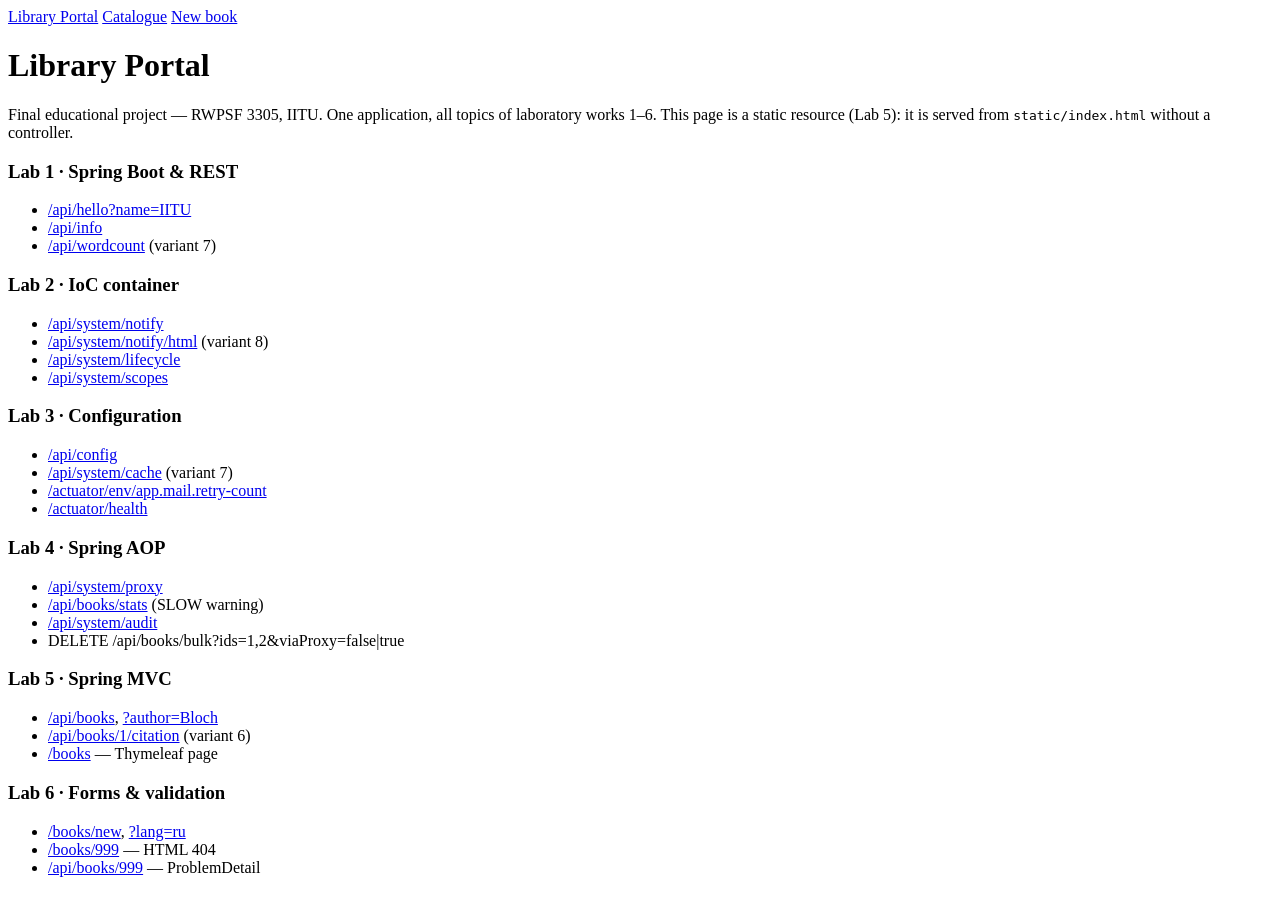
==== src/main/resources/static/index.html @ 64b00798 "Final project: Library Portal — labs 1-6 in one Spring Boot app One library catalogue application th" ====
<!DOCTYPE html>
<html lang="en">
<head>
    <meta charset="UTF-8">
    <title>Library Portal</title>
    <link rel="stylesheet" href="/css/app.css">
</head>
<body>
<header class="navbar">
    <a class="brand" href="/">Library Portal</a>
    <a href="/books">Catalogue</a>
    <a href="/books/new">New book</a>
</header>

<main class="page">
    <h1>Library Portal</h1>
    <p class="muted">Final educational project — RWPSF 3305, IITU. One application, all topics of laboratory works 1–6.
        This page is a static resource (Lab 5): it is served from <code>static/index.html</code> without a controller.</p>

    <div class="cards">
        <div class="card">
            <h3>Lab 1 · Spring Boot &amp; REST</h3>
            <ul>
                <li><a href="/api/hello?name=IITU">/api/hello?name=IITU</a></li>
                <li><a href="/api/info">/api/info</a></li>
                <li><a href="/api/wordcount?text=Spring%20Boot%20is%20very%20interesting">/api/wordcount</a> (variant 7)</li>
            </ul>
        </div>
        <div class="card">
            <h3>Lab 2 · IoC container</h3>
            <ul>
                <li><a href="/api/system/notify?text=IITU">/api/system/notify</a></li>
                <li><a href="/api/system/notify/html?text=Hello%20%3Cworld%3E">/api/system/notify/html</a> (variant 8)</li>
                <li><a href="/api/system/lifecycle">/api/system/lifecycle</a></li>
                <li><a href="/api/system/scopes">/api/system/scopes</a></li>
            </ul>
        </div>
        <div class="card">
            <h3>Lab 3 · Configuration</h3>
            <ul>
                <li><a href="/api/config">/api/config</a></li>
                <li><a href="/api/system/cache">/api/system/cache</a> (variant 7)</li>
                <li><a href="/actuator/env/app.mail.retry-count">/actuator/env/app.mail.retry-count</a></li>
                <li><a href="/actuator/health">/actuator/health</a></li>
            </ul>
        </div>
        <div class="card">
            <h3>Lab 4 · Spring AOP</h3>
            <ul>
                <li><a href="/api/system/proxy">/api/system/proxy</a></li>
                <li><a href="/api/books/stats">/api/books/stats</a> (SLOW warning)</li>
                <li><a href="/api/system/audit">/api/system/audit</a></li>
                <li>DELETE /api/books/bulk?ids=1,2&amp;viaProxy=false|true</li>
            </ul>
        </div>
        <div class="card">
            <h3>Lab 5 · Spring MVC</h3>
            <ul>
                <li><a href="/api/books">/api/books</a>, <a href="/api/books?author=Bloch&amp;limit=1">?author=Bloch</a></li>
                <li><a href="/api/books/1/citation">/api/books/1/citation</a> (variant 6)</li>
                <li><a href="/books">/books</a> — Thymeleaf page</li>
            </ul>
        </div>
        <div class="card">
            <h3>Lab 6 · Forms &amp; validation</h3>
            <ul>
                <li><a href="/books/new">/books/new</a>, <a href="/books/new?lang=ru">?lang=ru</a></li>
                <li><a href="/books/999">/books/999</a> — HTML 404</li>
                <li><a href="/api/books/999">/api/books/999</a> — ProblemDetail</li>
            </ul>
        </div>
    </div>
</main>
</body>
</html>
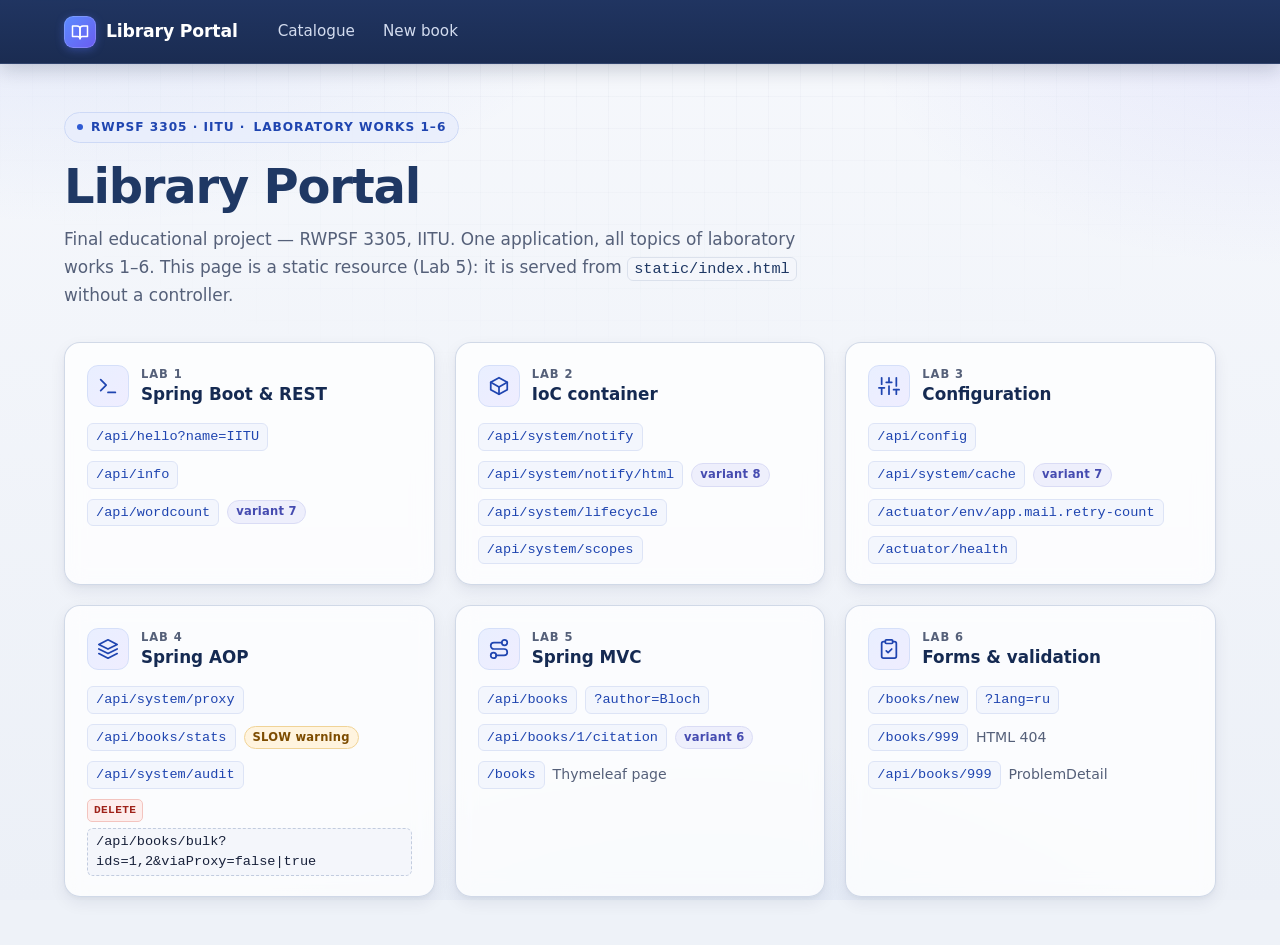
==== commit fd5c7e7d: "feat(ui): modern academic dashboard look for Library Portal Visual-only redesign; routes, HTTP metho" ====
--- a/src/main/resources/static/index.html
+++ b/src/main/resources/static/index.html
@@ -2,74 +2,126 @@
 <html lang="en">
 <head>
     <meta charset="UTF-8">
+    <meta name="viewport" content="width=device-width, initial-scale=1">
+    <meta name="description" content="Library Portal — final educational project for RWPSF 3305 at IITU: laboratory works 1–6 in one Spring Boot application.">
     <title>Library Portal</title>
-    <link rel="stylesheet" href="/css/app.css">
+    <!-- relative URLs: no hardcoded host, port or context path -->
+    <link rel="stylesheet" href="css/app.css">
 </head>
 <body>
 <header class="navbar">
-    <a class="brand" href="/">Library Portal</a>
-    <a href="/books">Catalogue</a>
-    <a href="/books/new">New book</a>
+    <a class="brand" href="./">Library Portal</a>
+    <a href="books">Catalogue</a>
+    <a href="books/new">New book</a>
 </header>
 
 <main class="page">
-    <h1>Library Portal</h1>
-    <p class="muted">Final educational project — RWPSF 3305, IITU. One application, all topics of laboratory works 1–6.
-        This page is a static resource (Lab 5): it is served from <code>static/index.html</code> without a controller.</p>
+    <section class="hero" aria-labelledby="page-title">
+        <p class="eyebrow"><span>RWPSF 3305 · IITU ·</span> <span class="nowrap">Laboratory works 1–6</span></p>
+        <h1 id="page-title">Library Portal</h1>
+        <p class="lead">Final educational project — RWPSF 3305, IITU. One application, all topics of laboratory works 1–6.
+            This page is a static resource (Lab 5): it is served from <code>static/index.html</code> without a controller.</p>
+    </section>
 
-    <div class="cards">
-        <div class="card">
-            <h3>Lab 1 · Spring Boot &amp; REST</h3>
-            <ul>
-                <li><a href="/api/hello?name=IITU">/api/hello?name=IITU</a></li>
-                <li><a href="/api/info">/api/info</a></li>
-                <li><a href="/api/wordcount?text=Spring%20Boot%20is%20very%20interesting">/api/wordcount</a> (variant 7)</li>
+    <section class="cards" aria-label="Laboratory works">
+        <article class="card">
+            <div class="card-head">
+                <span class="card-icon" aria-hidden="true">
+                    <svg viewBox="0 0 24 24" fill="none" stroke="currentColor" stroke-width="1.9" stroke-linecap="round" stroke-linejoin="round"><polyline points="4 17 10 11 4 5"/><line x1="12" y1="19" x2="20" y2="19"/></svg>
+                </span>
+                <h2 class="card-title"><span class="card-kicker">Lab 1</span>Spring Boot &amp; REST</h2>
+            </div>
+            <ul class="endpoints">
+                <li><a class="endpoint" href="api/hello?name=IITU">/api/hello?name=IITU</a></li>
+                <li><a class="endpoint" href="api/info">/api/info</a></li>
+                <li><a class="endpoint" href="api/wordcount?text=Spring%20Boot%20is%20very%20interesting">/api/wordcount</a>
+                    <span class="tag">variant 7</span></li>
             </ul>
-        </div>
-        <div class="card">
-            <h3>Lab 2 · IoC container</h3>
-            <ul>
-                <li><a href="/api/system/notify?text=IITU">/api/system/notify</a></li>
-                <li><a href="/api/system/notify/html?text=Hello%20%3Cworld%3E">/api/system/notify/html</a> (variant 8)</li>
-                <li><a href="/api/system/lifecycle">/api/system/lifecycle</a></li>
-                <li><a href="/api/system/scopes">/api/system/scopes</a></li>
+        </article>
+
+        <article class="card">
+            <div class="card-head">
+                <span class="card-icon" aria-hidden="true">
+                    <svg viewBox="0 0 24 24" fill="none" stroke="currentColor" stroke-width="1.9" stroke-linecap="round" stroke-linejoin="round"><path d="M21 8 12 3 3 8v8l9 5 9-5z"/><path d="m3 8 9 5 9-5"/><path d="M12 13v8"/></svg>
+                </span>
+                <h2 class="card-title"><span class="card-kicker">Lab 2</span>IoC container</h2>
+            </div>
+            <ul class="endpoints">
+                <li><a class="endpoint" href="api/system/notify?text=IITU">/api/system/notify</a></li>
+                <li><a class="endpoint" href="api/system/notify/html?text=Hello%20%3Cworld%3E">/api/system/notify/html</a>
+                    <span class="tag">variant 8</span></li>
+                <li><a class="endpoint" href="api/system/lifecycle">/api/system/lifecycle</a></li>
+                <li><a class="endpoint" href="api/system/scopes">/api/system/scopes</a></li>
             </ul>
-        </div>
-        <div class="card">
-            <h3>Lab 3 · Configuration</h3>
-            <ul>
-                <li><a href="/api/config">/api/config</a></li>
-                <li><a href="/api/system/cache">/api/system/cache</a> (variant 7)</li>
-                <li><a href="/actuator/env/app.mail.retry-count">/actuator/env/app.mail.retry-count</a></li>
-                <li><a href="/actuator/health">/actuator/health</a></li>
+        </article>
+
+        <article class="card">
+            <div class="card-head">
+                <span class="card-icon" aria-hidden="true">
+                    <svg viewBox="0 0 24 24" fill="none" stroke="currentColor" stroke-width="1.9" stroke-linecap="round" stroke-linejoin="round"><line x1="4" y1="21" x2="4" y2="14"/><line x1="4" y1="10" x2="4" y2="3"/><line x1="12" y1="21" x2="12" y2="12"/><line x1="12" y1="8" x2="12" y2="3"/><line x1="20" y1="21" x2="20" y2="16"/><line x1="20" y1="12" x2="20" y2="3"/><line x1="1" y1="14" x2="7" y2="14"/><line x1="9" y1="8" x2="15" y2="8"/><line x1="17" y1="16" x2="23" y2="16"/></svg>
+                </span>
+                <h2 class="card-title"><span class="card-kicker">Lab 3</span>Configuration</h2>
+            </div>
+            <ul class="endpoints">
+                <li><a class="endpoint" href="api/config">/api/config</a></li>
+                <li><a class="endpoint" href="api/system/cache">/api/system/cache</a>
+                    <span class="tag">variant 7</span></li>
+                <li><a class="endpoint" href="actuator/env/app.mail.retry-count">/actuator/env/app.mail.retry-count</a></li>
+                <li><a class="endpoint" href="actuator/health">/actuator/health</a></li>
             </ul>
-        </div>
-        <div class="card">
-            <h3>Lab 4 · Spring AOP</h3>
-            <ul>
-                <li><a href="/api/system/proxy">/api/system/proxy</a></li>
-                <li><a href="/api/books/stats">/api/books/stats</a> (SLOW warning)</li>
-                <li><a href="/api/system/audit">/api/system/audit</a></li>
-                <li>DELETE /api/books/bulk?ids=1,2&amp;viaProxy=false|true</li>
+        </article>
+
+        <article class="card">
+            <div class="card-head">
+                <span class="card-icon" aria-hidden="true">
+                    <svg viewBox="0 0 24 24" fill="none" stroke="currentColor" stroke-width="1.9" stroke-linecap="round" stroke-linejoin="round"><path d="m12 2 10 5-10 5L2 7z"/><path d="m2 17 10 5 10-5"/><path d="m2 12 10 5 10-5"/></svg>
+                </span>
+                <h2 class="card-title"><span class="card-kicker">Lab 4</span>Spring AOP</h2>
+            </div>
+            <ul class="endpoints">
+                <li><a class="endpoint" href="api/system/proxy">/api/system/proxy</a></li>
+                <li><a class="endpoint" href="api/books/stats">/api/books/stats</a>
+                    <span class="tag tag-warn">SLOW warning</span></li>
+                <li><a class="endpoint" href="api/system/audit">/api/system/audit</a></li>
+                <li><span class="method">DELETE</span>
+                    <code class="endpoint endpoint-static" title="A DELETE request — run it with curl, a link can only send GET">/api/books/bulk?ids=1,2&amp;viaProxy=false|true</code></li>
             </ul>
-        </div>
-        <div class="card">
-            <h3>Lab 5 · Spring MVC</h3>
-            <ul>
-                <li><a href="/api/books">/api/books</a>, <a href="/api/books?author=Bloch&amp;limit=1">?author=Bloch</a></li>
-                <li><a href="/api/books/1/citation">/api/books/1/citation</a> (variant 6)</li>
-                <li><a href="/books">/books</a> — Thymeleaf page</li>
+        </article>
+
+        <article class="card">
+            <div class="card-head">
+                <span class="card-icon" aria-hidden="true">
+                    <svg viewBox="0 0 24 24" fill="none" stroke="currentColor" stroke-width="1.9" stroke-linecap="round" stroke-linejoin="round"><circle cx="6" cy="19" r="3"/><path d="M9 19h8.5a3.5 3.5 0 0 0 0-7h-11a3.5 3.5 0 0 1 0-7H15"/><circle cx="18" cy="5" r="3"/></svg>
+                </span>
+                <h2 class="card-title"><span class="card-kicker">Lab 5</span>Spring MVC</h2>
+            </div>
+            <ul class="endpoints">
+                <li><a class="endpoint" href="api/books">/api/books</a>
+                    <a class="endpoint" href="api/books?author=Bloch&amp;limit=1">?author=Bloch</a></li>
+                <li><a class="endpoint" href="api/books/1/citation">/api/books/1/citation</a>
+                    <span class="tag">variant 6</span></li>
+                <li><a class="endpoint" href="books">/books</a>
+                    <span class="note">Thymeleaf page</span></li>
             </ul>
-        </div>
-        <div class="card">
-            <h3>Lab 6 · Forms &amp; validation</h3>
-            <ul>
-                <li><a href="/books/new">/books/new</a>, <a href="/books/new?lang=ru">?lang=ru</a></li>
-                <li><a href="/books/999">/books/999</a> — HTML 404</li>
-                <li><a href="/api/books/999">/api/books/999</a> — ProblemDetail</li>
+        </article>
+
+        <article class="card">
+            <div class="card-head">
+                <span class="card-icon" aria-hidden="true">
+                    <svg viewBox="0 0 24 24" fill="none" stroke="currentColor" stroke-width="1.9" stroke-linecap="round" stroke-linejoin="round"><rect x="8" y="2" width="8" height="4" rx="1"/><path d="M16 4h2a2 2 0 0 1 2 2v14a2 2 0 0 1-2 2H6a2 2 0 0 1-2-2V6a2 2 0 0 1 2-2h2"/><path d="m9 14 2 2 4-4"/></svg>
+                </span>
+                <h2 class="card-title"><span class="card-kicker">Lab 6</span>Forms &amp; validation</h2>
+            </div>
+            <ul class="endpoints">
+                <li><a class="endpoint" href="books/new">/books/new</a>
+                    <a class="endpoint" href="books/new?lang=ru">?lang=ru</a></li>
+                <li><a class="endpoint" href="books/999">/books/999</a>
+                    <span class="note">HTML 404</span></li>
+                <li><a class="endpoint" href="api/books/999">/api/books/999</a>
+                    <span class="note">ProblemDetail</span></li>
             </ul>
-        </div>
-    </div>
+        </article>
+    </section>
 </main>
 </body>
 </html>
--- a/src/main/resources/static/css/app.css
+++ b/src/main/resources/static/css/app.css
@@ -0,0 +1,638 @@
+/* Lab 5: served from /static without any controller (ResourceHttpRequestHandler).
+   Shared by static/index.html and every Thymeleaf template. */
+
+/* ---------- Design tokens ---------- */
+:root {
+    --navy-950: #0f1d3a;
+    --navy-900: #152a52;
+    --navy-800: #1f3864;
+    --navy-100: #dfe6f3;
+
+    --accent: #2f5bd3;
+    --accent-strong: #1f45b0;
+    --accent-soft: #e8eefc;
+    --accent-border: #cdd9f6;
+    --indigo-soft: #eeeffc;
+    --indigo-text: #454bb0;
+
+    --bg: #eef2f8;
+    --surface: #ffffff;
+    --surface-glass: rgba(255, 255, 255, 0.76);
+    --surface-subtle: #f4f6fb;
+
+    --text: #18213a;
+    --text-muted: #556079;
+    --border: #dbe1ec;
+    --border-strong: #c2ccdf;
+
+    --success-bg: #e8f5ed;
+    --success-border: #b6dcc3;
+    --success-text: #1b6634;
+    --danger: #c42d23;
+    --danger-strong: #a3241b;
+    --danger-bg: #fdeeed;
+    --danger-border: #f3c4bf;
+    --danger-text: #9e2219;
+    --warn-bg: #fff4df;
+    --warn-border: #f0d397;
+    --warn-text: #7d4c00;
+
+    --radius-sm: 8px;
+    --radius: 12px;
+    --radius-lg: 16px;
+    --radius-pill: 999px;
+
+    --space-1: 4px;
+    --space-2: 8px;
+    --space-3: 12px;
+    --space-4: 16px;
+    --space-5: 24px;
+    --space-6: 32px;
+    --space-7: 48px;
+
+    --shadow-sm: 0 1px 2px rgba(16, 30, 64, 0.06), 0 1px 3px rgba(16, 30, 64, 0.05);
+    --shadow-md: 0 6px 16px rgba(16, 30, 64, 0.07), 0 2px 4px rgba(16, 30, 64, 0.04);
+    --shadow-lg: 0 16px 34px rgba(16, 30, 64, 0.12), 0 4px 10px rgba(16, 30, 64, 0.06);
+    --focus-ring: 0 0 0 3px rgba(47, 91, 211, 0.35);
+    --focus-outline: 2px solid #3d68dc;
+
+    --ease: cubic-bezier(0.2, 0.7, 0.2, 1);
+    --t-fast: 150ms;
+    --t: 220ms;
+
+    --content-max: 1200px;
+    --gutter: var(--space-5);
+    --nav-h: 64px;
+
+    --font-sans: "Inter", "Segoe UI", system-ui, -apple-system, Roboto, "Helvetica Neue", Arial, sans-serif;
+    --font-mono: ui-monospace, "Cascadia Code", "SFMono-Regular", Consolas, "Liberation Mono", monospace;
+}
+
+/* ---------- Base ---------- */
+*, *::before, *::after { box-sizing: border-box; }
+
+html { -webkit-text-size-adjust: 100%; }
+
+body {
+    margin: 0;
+    min-height: 100vh;
+    font-family: var(--font-sans);
+    font-size: 16px;
+    line-height: 1.55;
+    color: var(--text);
+    background-color: var(--bg);
+    background-image:
+        radial-gradient(56rem 30rem at 6% -8%, rgba(76, 110, 230, 0.13), transparent 62%),
+        radial-gradient(44rem 26rem at 100% 2%, rgba(99, 102, 241, 0.10), transparent 60%),
+        radial-gradient(48rem 28rem at 55% 112%, rgba(56, 120, 220, 0.08), transparent 62%),
+        linear-gradient(180deg, #f6f8fc 0%, #ecf0f7 100%);
+    background-attachment: fixed;
+}
+
+/* a barely visible grid that fades out towards the bottom */
+body::before {
+    content: "";
+    position: fixed;
+    inset: 0;
+    z-index: -1;
+    pointer-events: none;
+    background-image:
+        linear-gradient(rgba(31, 56, 100, 0.035) 1px, transparent 1px),
+        linear-gradient(90deg, rgba(31, 56, 100, 0.035) 1px, transparent 1px);
+    background-size: 32px 32px;
+    -webkit-mask-image: radial-gradient(ellipse 80% 60% at 50% 0%, #000 0%, transparent 75%);
+    mask-image: radial-gradient(ellipse 80% 60% at 50% 0%, #000 0%, transparent 75%);
+}
+
+a {
+    color: var(--accent);
+    text-decoration-thickness: 1px;
+    text-underline-offset: 3px;
+    transition: color var(--t-fast) var(--ease);
+}
+a:hover { color: var(--accent-strong); }
+a:focus-visible {
+    outline: var(--focus-outline);
+    outline-offset: 2px;
+    border-radius: 4px;
+}
+
+code { font-family: var(--font-mono); font-size: 0.9em; }
+
+h1 {
+    margin: var(--space-1) 0 var(--space-4);
+    color: var(--navy-800);
+    font-size: clamp(1.75rem, 1.35rem + 1.6vw, 2.4rem);
+    font-weight: 750;
+    line-height: 1.15;
+    letter-spacing: -0.02em;
+}
+
+.muted { color: var(--text-muted); }
+
+/* ---------- Navigation ---------- */
+.navbar {
+    position: sticky;
+    top: 0;
+    z-index: 50;
+    display: flex;
+    flex-wrap: wrap;
+    align-items: center;
+    gap: var(--space-1);
+    min-height: var(--nav-h);
+    /* aligns the bar's content with the centred .page column */
+    padding: var(--space-2) max(var(--gutter), calc((100% - var(--content-max)) / 2 + var(--gutter)));
+    background: linear-gradient(180deg, rgba(25, 46, 92, 0.97), rgba(19, 37, 76, 0.97));
+    -webkit-backdrop-filter: saturate(140%) blur(8px);
+    backdrop-filter: saturate(140%) blur(8px);
+    border-bottom: 1px solid rgba(255, 255, 255, 0.08);
+    box-shadow: 0 6px 18px rgba(12, 24, 52, 0.18);
+}
+
+.navbar a {
+    padding: var(--space-2) var(--space-3);
+    border-radius: var(--radius-sm);
+    color: #d3dcef;
+    font-size: 0.95rem;
+    font-weight: 500;
+    text-decoration: none;
+    transition: background-color var(--t-fast) var(--ease), color var(--t-fast) var(--ease);
+}
+.navbar a:hover { color: #ffffff; background: rgba(255, 255, 255, 0.09); }
+.navbar a:active { background: rgba(255, 255, 255, 0.15); }
+.navbar a.current {
+    color: #ffffff;
+    font-weight: 600;
+    background: rgba(255, 255, 255, 0.14);
+    box-shadow: inset 0 0 0 1px rgba(255, 255, 255, 0.12);
+}
+.navbar a:focus-visible {
+    outline: 2px solid #a8c0ff;
+    outline-offset: 2px;
+}
+
+.navbar .brand {
+    display: inline-flex;
+    align-items: center;
+    gap: 10px;
+    margin: 0 var(--space-4) 0 calc(-1 * var(--space-2));
+    padding: var(--space-1) var(--space-2);
+    color: #ffffff;
+    font-size: 1.08rem;
+    font-weight: 700;
+    letter-spacing: -0.01em;
+}
+.navbar .brand::before {
+    content: "";
+    flex: none;
+    width: 32px;
+    height: 32px;
+    border-radius: 9px;
+    background:
+        url("data:image/svg+xml,%3Csvg xmlns='http://www.w3.org/2000/svg' viewBox='0 0 24 24' fill='none' stroke='white' stroke-width='2' stroke-linecap='round' stroke-linejoin='round'%3E%3Cpath d='M2 4h6a4 4 0 0 1 4 4v13a3 3 0 0 0-3-3H2z'/%3E%3Cpath d='M22 4h-6a4 4 0 0 0-4 4v13a3 3 0 0 1 3-3h7z'/%3E%3C/svg%3E") center / 18px no-repeat,
+        linear-gradient(135deg, #5b8cff, #6a5cf0);
+    box-shadow: 0 2px 8px rgba(80, 110, 240, 0.4), inset 0 0 0 1px rgba(255, 255, 255, 0.18);
+}
+
+.navbar .lang {
+    display: flex;
+    gap: var(--space-1);
+    margin-left: auto;
+    padding: 3px;
+    border-radius: var(--radius-sm);
+    background: rgba(255, 255, 255, 0.06);
+}
+.navbar .lang a {
+    padding: var(--space-1) var(--space-3);
+    font-size: 0.82rem;
+    font-weight: 600;
+    letter-spacing: 0.04em;
+    border-radius: 6px;
+}
+
+/* ---------- Page layout ---------- */
+.page {
+    width: 100%;
+    max-width: var(--content-max);
+    margin: 0 auto;
+    padding: var(--space-6) var(--gutter) var(--space-7);
+}
+
+/* ---------- Landing page (static/index.html) ---------- */
+.hero { padding: var(--space-4) 0 var(--space-6); }
+
+.eyebrow {
+    display: inline-flex;
+    align-items: center;
+    gap: var(--space-2);
+    margin: 0;
+    padding: 5px var(--space-3);
+    border: 1px solid var(--accent-border);
+    border-radius: var(--radius-pill);
+    background: rgba(232, 238, 252, 0.85);
+    color: var(--accent-strong);
+    font-size: 0.76rem;
+    font-weight: 650;
+    letter-spacing: 0.08em;
+    text-transform: uppercase;
+}
+.eyebrow .nowrap { white-space: nowrap; }
+.eyebrow::before {
+    content: "";
+    width: 6px;
+    height: 6px;
+    border-radius: 50%;
+    background: var(--accent);
+}
+
+.hero h1 {
+    margin: var(--space-4) 0 var(--space-3);
+    font-size: clamp(2.1rem, 1.5rem + 2.2vw, 3rem);
+    letter-spacing: -0.025em;
+}
+
+.lead {
+    max-width: 68ch;
+    margin: 0;
+    color: var(--text-muted);
+    font-size: 1.06rem;
+    line-height: 1.65;
+}
+.lead code {
+    padding: 2px 6px;
+    border: 1px solid var(--border);
+    border-radius: 6px;
+    background: var(--surface-subtle);
+    color: var(--navy-800);
+}
+
+.cards {
+    display: grid;
+    grid-template-columns: minmax(0, 1fr);
+    gap: 20px;
+}
+@media (min-width: 640px) {
+    .cards { grid-template-columns: repeat(2, minmax(0, 1fr)); }
+}
+@media (min-width: 1024px) {
+    .cards { grid-template-columns: repeat(3, minmax(0, 1fr)); }
+}
+
+.card {
+    display: flex;
+    flex-direction: column;
+    min-width: 0;
+    padding: 22px 22px 20px;
+    border: 1px solid rgba(194, 204, 223, 0.75);
+    border-radius: var(--radius-lg);
+    background: var(--surface-glass);
+    -webkit-backdrop-filter: blur(10px);
+    backdrop-filter: blur(10px);
+    box-shadow: var(--shadow-md);
+    transition: transform var(--t) var(--ease), box-shadow var(--t) var(--ease), border-color var(--t) var(--ease);
+}
+.card:focus-within { border-color: #b4c4ea; box-shadow: var(--shadow-lg); }
+@media (hover: hover) {
+    .card:hover {
+        transform: translateY(-3px);
+        border-color: #b4c4ea;
+        box-shadow: var(--shadow-lg);
+    }
+}
+
+.card-head {
+    display: flex;
+    align-items: center;
+    gap: var(--space-3);
+    margin-bottom: var(--space-4);
+}
+
+.card-icon {
+    display: grid;
+    flex: none;
+    place-items: center;
+    width: 42px;
+    height: 42px;
+    border: 1px solid #d5dff9;
+    border-radius: 11px;
+    background: linear-gradient(135deg, #e9efff, #efedff);
+    color: var(--accent-strong);
+}
+.card-icon svg { width: 22px; height: 22px; }
+
+.card-title {
+    margin: 0;
+    color: var(--navy-900);
+    font-size: 1.05rem;
+    font-weight: 700;
+    line-height: 1.3;
+}
+.card-kicker {
+    display: block;
+    margin-bottom: 2px;
+    color: var(--text-muted);
+    font-size: 0.72rem;
+    font-weight: 650;
+    letter-spacing: 0.08em;
+    text-transform: uppercase;
+}
+
+.endpoints {
+    display: grid;
+    gap: 10px;
+    margin: 0;
+    padding: 0;
+    list-style: none;
+}
+.endpoints li {
+    display: flex;
+    flex-wrap: wrap;
+    align-items: center;
+    gap: 6px var(--space-2);
+    min-width: 0;
+}
+
+/* an endpoint: readable monospace chip that wraps long query strings */
+.endpoint {
+    max-width: 100%;
+    padding: 3px var(--space-2);
+    border: 1px solid #dde4f6;
+    border-radius: 6px;
+    background: #f3f6fd;
+    color: var(--accent-strong);
+    font-family: var(--font-mono);
+    font-size: 0.85rem;
+    line-height: 1.45;
+    text-decoration: none;
+    overflow-wrap: anywhere;
+    transition: background-color var(--t-fast) var(--ease), border-color var(--t-fast) var(--ease),
+                color var(--t-fast) var(--ease);
+}
+a.endpoint:hover {
+    border-color: #b5c6f1;
+    background: var(--accent-soft);
+    color: var(--navy-900);
+    text-decoration: underline;
+}
+a.endpoint:active { background: #dbe5fb; }
+a.endpoint:focus-visible { outline-offset: 1px; border-radius: 6px; }
+
+/* a request that a link cannot make (DELETE) — shown as text, not as a link */
+.endpoint-static {
+    border-style: dashed;
+    border-color: var(--border-strong);
+    background: var(--surface-subtle);
+    color: var(--text);
+}
+
+.method {
+    padding: 2px 6px;
+    border: 1px solid var(--danger-border);
+    border-radius: 5px;
+    background: var(--danger-bg);
+    color: var(--danger-text);
+    font-family: var(--font-mono);
+    font-size: 0.7rem;
+    font-weight: 700;
+    letter-spacing: 0.03em;
+}
+
+.tag {
+    padding: 2px var(--space-2);
+    border: 1px solid #dadcf5;
+    border-radius: var(--radius-pill);
+    background: var(--indigo-soft);
+    color: var(--indigo-text);
+    font-size: 0.72rem;
+    font-weight: 650;
+    letter-spacing: 0.02em;
+    white-space: nowrap;
+}
+.tag-warn {
+    border-color: var(--warn-border);
+    background: var(--warn-bg);
+    color: var(--warn-text);
+}
+
+.note { color: var(--text-muted); font-size: 0.88rem; }
+
+/* ---------- Tables (catalogue) ---------- */
+table {
+    width: 100%;
+    border: 1px solid var(--border);
+    border-collapse: separate;
+    border-spacing: 0;
+    border-radius: var(--radius);
+    background: var(--surface);
+    box-shadow: var(--shadow-sm);
+    overflow: hidden;
+}
+th, td {
+    padding: var(--space-3) var(--space-4);
+    border-bottom: 1px solid var(--border);
+    text-align: left;
+}
+th {
+    background: #f2f5fb;
+    color: #3a4662;
+    font-size: 0.78rem;
+    font-weight: 650;
+    letter-spacing: 0.05em;
+    text-transform: uppercase;
+}
+tr:last-child td { border-bottom: none; }
+tr td { transition: background-color var(--t-fast) var(--ease); }
+tr:hover td { background: #f7f9fe; }
+
+/* the wrapper scrolls sideways on narrow screens; the table keeps its semantics */
+.table-wrap { overflow-x: auto; border-radius: var(--radius); }
+@media (max-width: 720px) {
+    .table-wrap table { white-space: nowrap; }
+}
+
+/* ---------- Forms ---------- */
+.filter {
+    display: flex;
+    flex-wrap: wrap;
+    align-items: center;
+    gap: var(--space-2);
+    margin: var(--space-3) 0;
+}
+.filter button { margin-top: 0; }
+
+input, select, button { font: inherit; }
+
+input[type="text"],
+input[type="number"],
+select {
+    min-height: 40px;
+    padding: 8px var(--space-3);
+    border: 1px solid var(--border-strong);
+    border-radius: var(--radius-sm);
+    background: var(--surface);
+    color: var(--text);
+    transition: border-color var(--t-fast) var(--ease), box-shadow var(--t-fast) var(--ease);
+}
+input[type="text"]:hover,
+input[type="number"]:hover,
+select:hover { border-color: #9eb0cf; }
+input[type="text"]:focus,
+input[type="number"]:focus,
+select:focus {
+    border-color: var(--accent);
+    /* transparent, not none: forced-colors mode repaints it, box-shadow it drops */
+    outline: 2px solid transparent;
+    outline-offset: 2px;
+    box-shadow: var(--focus-ring);
+}
+input[type="checkbox"] {
+    width: 18px;
+    height: 18px;
+    margin: 0;
+    accent-color: var(--accent);
+}
+input[type="checkbox"]:focus-visible { outline: var(--focus-outline); outline-offset: 2px; }
+
+button {
+    display: inline-flex;
+    align-items: center;
+    justify-content: center;
+    min-height: 40px;
+    margin-top: 14px;
+    padding: 8px 18px;
+    border: none;
+    border-radius: var(--radius-sm);
+    background: var(--navy-800);
+    color: #ffffff;
+    font-weight: 600;
+    cursor: pointer;
+    box-shadow: var(--shadow-sm);
+    transition: background-color var(--t-fast) var(--ease), box-shadow var(--t-fast) var(--ease),
+                transform var(--t-fast) var(--ease);
+}
+button:hover { background: var(--navy-900); box-shadow: var(--shadow-md); }
+button:active { transform: translateY(1px); box-shadow: var(--shadow-sm); }
+button:focus-visible { outline: var(--focus-outline); outline-offset: 2px; }
+button.danger { background: var(--danger); }
+button.danger:hover { background: var(--danger-strong); }
+
+.book-form {
+    display: flex;
+    flex-direction: column;
+    gap: var(--space-1);
+    max-width: 540px;
+    padding: var(--space-5);
+    border: 1px solid var(--border);
+    border-radius: var(--radius-lg);
+    background: var(--surface-glass);
+    box-shadow: var(--shadow-md);
+}
+.book-form label { margin-top: var(--space-3); font-weight: 600; }
+.book-form .check {
+    display: flex;
+    align-items: center;
+    gap: var(--space-2);
+    font-weight: 500;
+    cursor: pointer;
+}
+.book-form button { align-self: flex-start; }
+.hint { color: var(--text-muted); font-size: 12px; }
+
+/* Lab 6: a failed field is visible at a glance */
+.is-invalid { border: 2px solid var(--danger) !important; background: #fff7f6 !important; }
+.is-invalid:focus { box-shadow: 0 0 0 3px rgba(196, 45, 35, 0.25) !important; }
+.error { display: block; margin-top: var(--space-1); color: var(--danger); font-size: 13px; }
+.alert {
+    padding: var(--space-3) var(--space-4);
+    border: 1px solid var(--danger-border);
+    border-radius: var(--radius-sm);
+    background: var(--danger-bg);
+    color: var(--danger-text);
+}
+.alert ul { margin: 6px 0 0; padding-left: 20px; }
+.flash {
+    margin: 0 0 var(--space-4);
+    padding: var(--space-3) var(--space-4);
+    border: 1px solid var(--success-border);
+    border-radius: var(--radius-sm);
+    background: var(--success-bg);
+    color: var(--success-text);
+    font-weight: 500;
+}
+
+/* ---------- Book details ---------- */
+.details {
+    display: grid;
+    grid-template-columns: 200px minmax(0, 1fr);
+    gap: 10px var(--space-4);
+    margin: 0;
+    padding: var(--space-5);
+    border: 1px solid var(--border);
+    border-radius: var(--radius-lg);
+    background: var(--surface);
+    box-shadow: var(--shadow-sm);
+}
+.details dt { color: #48536d; font-weight: 600; }
+.details dd { margin: 0; overflow-wrap: anywhere; }
+.details code {
+    padding: 2px 6px;
+    border-radius: 6px;
+    background: var(--surface-subtle);
+}
+.details + form {
+    display: flex;
+    flex-wrap: wrap;
+    align-items: center;
+    gap: var(--space-4);
+    margin-top: var(--space-5);
+}
+.details + form button { margin-top: 0; }
+
+@media (max-width: 640px) {
+    .details { grid-template-columns: minmax(0, 1fr); gap: 2px; }
+    .details dd { margin-bottom: var(--space-3); }
+}
+
+/* ---------- Error page ---------- */
+.not-found .code {
+    color: #7a88aa;   /* readable (about 3.4:1), still secondary to the h1 */
+    font-size: 88px;
+    font-weight: 800;
+    line-height: 1;
+    letter-spacing: -0.04em;
+}
+.button {
+    display: inline-flex;
+    align-items: center;
+    min-height: 40px;
+    padding: 8px 18px;
+    border-radius: var(--radius-sm);
+    background: var(--navy-800);
+    color: #ffffff;
+    font-weight: 600;
+    text-decoration: none;
+    box-shadow: var(--shadow-sm);
+    transition: background-color var(--t-fast) var(--ease);
+}
+.button:hover { background: var(--navy-900); color: #ffffff; }
+
+/* ---------- Small screens ---------- */
+@media (max-width: 640px) {
+    :root { --gutter: var(--space-4); --nav-h: 56px; }
+    .navbar .brand { margin-right: auto; }
+    .navbar a { font-size: 0.9rem; padding: 6px 10px; }
+    .page { padding-top: var(--space-5); }
+    .hero { padding-bottom: var(--space-5); }
+    .eyebrow { flex-wrap: wrap; gap: 2px var(--space-2); border-radius: var(--radius); letter-spacing: 0.05em; }
+    .card { padding: 18px; }
+    .book-form { padding: var(--space-4); }
+}
+
+/* ---------- Motion preferences ---------- */
+@media (prefers-reduced-motion: reduce) {
+    *, *::before, *::after {
+        transition-duration: 0.01ms !important;
+        animation-duration: 0.01ms !important;
+    }
+    .card:hover { transform: none; }
+}
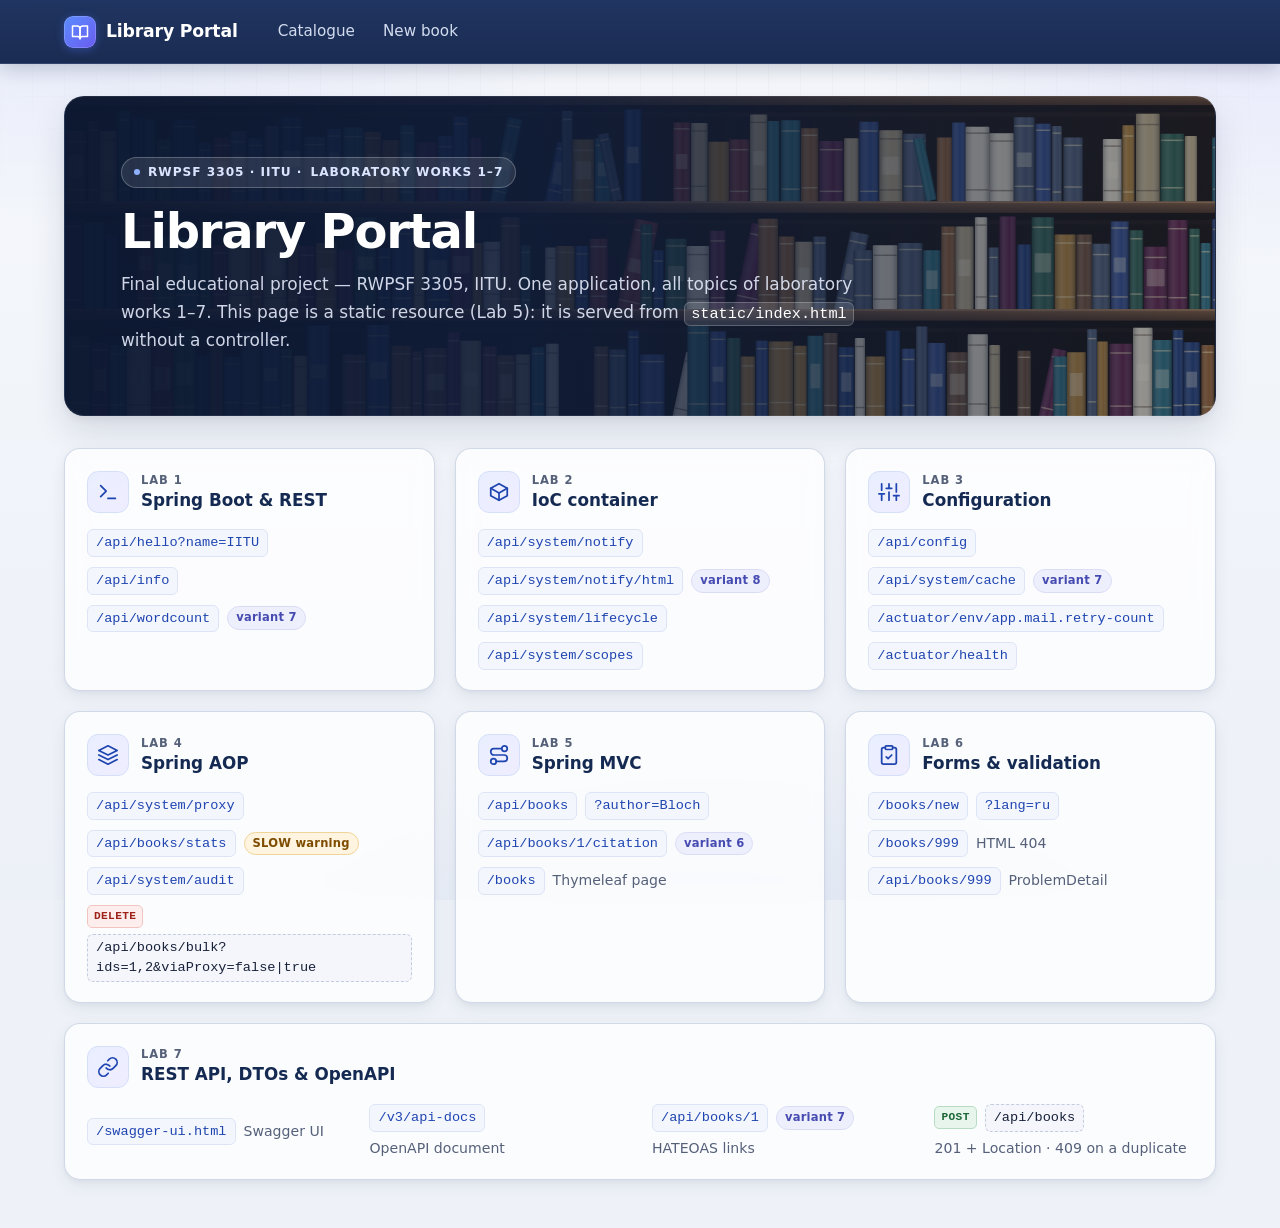
==== commit 7f29efcc: "feat: lab 7 — REST API with DTOs, problem details, OpenAPI and HATEOAS - api/dto: BookRequest (no id" ====
--- a/src/main/resources/static/index.html
+++ b/src/main/resources/static/index.html
@@ -3,7 +3,7 @@
 <head>
     <meta charset="UTF-8">
     <meta name="viewport" content="width=device-width, initial-scale=1">
-    <meta name="description" content="Library Portal — final educational project for RWPSF 3305 at IITU: laboratory works 1–6 in one Spring Boot application.">
+    <meta name="description" content="Library Portal — final educational project for RWPSF 3305 at IITU: laboratory works 1–7 in one Spring Boot application.">
     <title>Library Portal</title>
     <!-- relative URLs: no hardcoded host, port or context path -->
     <link rel="stylesheet" href="css/app.css">
@@ -17,9 +17,9 @@
 
 <main class="page">
     <section class="hero" aria-labelledby="page-title">
-        <p class="eyebrow"><span>RWPSF 3305 · IITU ·</span> <span class="nowrap">Laboratory works 1–6</span></p>
+        <p class="eyebrow"><span>RWPSF 3305 · IITU ·</span> <span class="nowrap">Laboratory works 1–7</span></p>
         <h1 id="page-title">Library Portal</h1>
-        <p class="lead">Final educational project — RWPSF 3305, IITU. One application, all topics of laboratory works 1–6.
+        <p class="lead">Final educational project — RWPSF 3305, IITU. One application, all topics of laboratory works 1–7.
             This page is a static resource (Lab 5): it is served from <code>static/index.html</code> without a controller.</p>
     </section>
 
@@ -121,6 +121,27 @@
                     <span class="note">ProblemDetail</span></li>
             </ul>
         </article>
+
+        <article class="card card-wide">
+            <div class="card-head">
+                <span class="card-icon" aria-hidden="true">
+                    <svg viewBox="0 0 24 24" fill="none" stroke="currentColor" stroke-width="1.9" stroke-linecap="round" stroke-linejoin="round"><path d="M10 13a5 5 0 0 0 7.54.54l3-3a5 5 0 0 0-7.07-7.07l-1.72 1.71"/><path d="M14 11a5 5 0 0 0-7.54-.54l-3 3a5 5 0 0 0 7.07 7.07l1.71-1.71"/></svg>
+                </span>
+                <h2 class="card-title"><span class="card-kicker">Lab 7</span>REST API, DTOs &amp; OpenAPI</h2>
+            </div>
+            <ul class="endpoints endpoints-row">
+                <li><a class="endpoint" href="swagger-ui.html">/swagger-ui.html</a>
+                    <span class="note">Swagger UI</span></li>
+                <li><a class="endpoint" href="v3/api-docs">/v3/api-docs</a>
+                    <span class="note">OpenAPI document</span></li>
+                <li><a class="endpoint" href="api/books/1">/api/books/1</a>
+                    <span class="tag">variant 7</span>
+                    <span class="note">HATEOAS links</span></li>
+                <li><span class="method method-post">POST</span>
+                    <code class="endpoint endpoint-static" title="A POST request — run it with curl or from Swagger UI">/api/books</code>
+                    <span class="note">201 + Location · 409 on a duplicate</span></li>
+            </ul>
+        </article>
     </section>
 </main>
 </body>
--- a/src/main/resources/static/css/app.css
+++ b/src/main/resources/static/css/app.css
@@ -219,7 +219,36 @@
 }
 
 /* ---------- Landing page (static/index.html) ---------- */
-.hero { padding: var(--space-4) 0 var(--space-6); }
+/* hero banner: a bookshelf wall (img/bookshelf.svg) under a navy overlay that is
+   darkest behind the text and lets the books show through on the right */
+.hero {
+    position: relative;
+    margin-bottom: var(--space-6);
+    padding: clamp(32px, 5vw, 60px) clamp(24px, 4.5vw, 56px);
+    border: 1px solid rgba(255, 255, 255, 0.08);
+    border-radius: 20px;
+    overflow: hidden;
+    color: #ffffff;
+    background:
+        linear-gradient(90deg, rgba(12, 24, 50, 0.96) 0%, rgba(14, 28, 58, 0.88) 40%,
+                        rgba(15, 29, 58, 0.55) 72%, rgba(15, 29, 58, 0.30) 100%),
+        url("../img/bookshelf.svg") center / cover no-repeat,
+        var(--navy-900);
+    box-shadow: var(--shadow-lg);
+}
+.hero .eyebrow {
+    border-color: rgba(255, 255, 255, 0.24);
+    background: rgba(255, 255, 255, 0.10);
+    color: #dbe5ff;
+}
+.hero .eyebrow::before { background: #8fb0ff; }
+.hero h1 { color: #ffffff; }
+.hero .lead { color: rgba(233, 239, 255, 0.88); }
+.hero .lead code {
+    border-color: rgba(255, 255, 255, 0.22);
+    background: rgba(255, 255, 255, 0.12);
+    color: #ffffff;
+}
 
 .eyebrow {
     display: inline-flex;
@@ -397,6 +426,18 @@
     letter-spacing: 0.03em;
 }
 
+.method-post {
+    border-color: var(--success-border);
+    background: var(--success-bg);
+    color: var(--success-text);
+}
+
+/* Lab 7: the newest lab spans the whole grid row, its endpoints laid out side by side */
+.card-wide { grid-column: 1 / -1; }
+@media (min-width: 640px) {
+    .endpoints-row { grid-template-columns: repeat(auto-fit, minmax(240px, 1fr)); gap: 10px var(--space-5); }
+}
+
 .tag {
     padding: 2px var(--space-2);
     border: 1px solid #dadcf5;
@@ -622,7 +663,15 @@
     .navbar .brand { margin-right: auto; }
     .navbar a { font-size: 0.9rem; padding: 6px 10px; }
     .page { padding-top: var(--space-5); }
-    .hero { padding-bottom: var(--space-5); }
+    .hero {
+        margin-bottom: var(--space-5);
+        border-radius: var(--radius-lg);
+        /* the text spans the full width here, so the overlay is uniform */
+        background:
+            linear-gradient(rgba(12, 24, 50, 0.90), rgba(14, 28, 58, 0.84)),
+            url("../img/bookshelf.svg") center / cover no-repeat,
+            var(--navy-900);
+    }
     .eyebrow { flex-wrap: wrap; gap: 2px var(--space-2); border-radius: var(--radius); letter-spacing: 0.05em; }
     .card { padding: 18px; }
     .book-form { padding: var(--space-4); }
